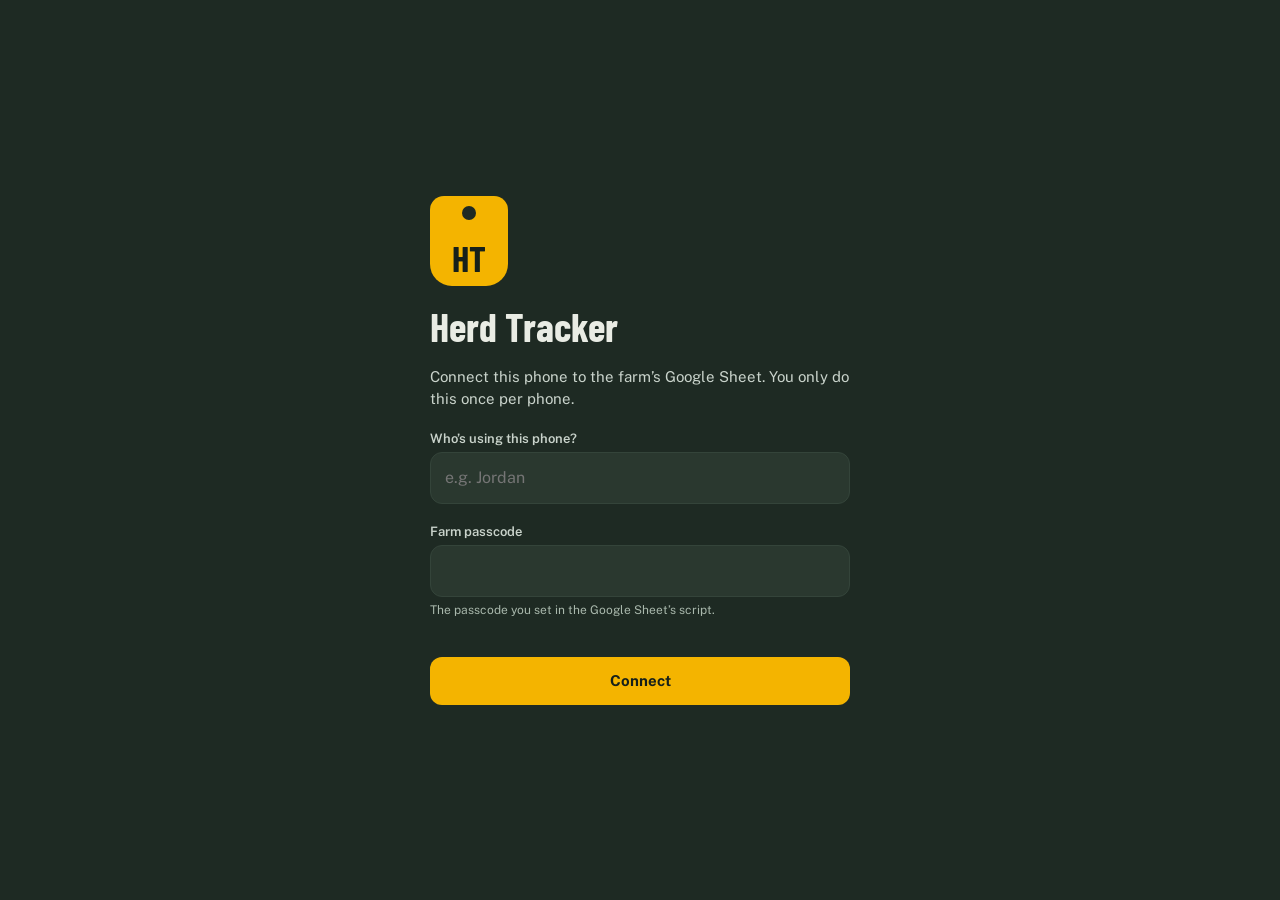
==== index.html @ 3c68f9ff "Add files via upload" ====
<!doctype html>
<html lang="en">
<head>
<meta charset="utf-8">
<meta name="viewport" content="width=device-width, initial-scale=1, viewport-fit=cover">
<meta name="theme-color" content="#1E2A23">
<meta name="mobile-web-app-capable" content="yes">
<meta name="apple-mobile-web-app-capable" content="yes">
<meta name="apple-mobile-web-app-status-bar-style" content="black-translucent">
<meta name="apple-mobile-web-app-title" content="Herd">
<title>Herd Tracker</title>
<link rel="manifest" href="manifest.webmanifest">
<link rel="icon" type="image/png" href="icons/icon-192.png">
<link rel="apple-touch-icon" href="icons/apple-touch-icon.png">
<link rel="preconnect" href="https://fonts.googleapis.com">
<link rel="preconnect" href="https://fonts.gstatic.com" crossorigin>
<link href="https://fonts.googleapis.com/css2?family=Barlow+Condensed:wght@600;700&family=Public+Sans:wght@400;500;600;700&display=swap" rel="stylesheet">
<link rel="stylesheet" href="app.css">
</head>
<body>
<div id="app"></div>
<div id="toast" role="status" aria-live="polite"></div>
<script src="config.js"></script>
<script src="app.js"></script>
</body>
</html>
---- app.css ----
/* Herd Tracker — design tokens
   Base:    Sage Mist  #E9ECE4  (dominant background)
   Surface: Pine       #1E2A23  (headers, nav, feature cards)
   Accent:  Ear-Tag Yellow #F4B400 (tags, "Ready", primary actions)
   Ink:     #16201A */
:root {
  --base: #E9ECE4;
  --card: #F6F7F2;
  --sunk: #DDE2D8;
  --surface: #1E2A23;
  --surface-2: #2A382F;
  --surface-3: #34443A;
  --photo: #2C3A31;
  --photo-icon: #7F9284;
  --accent: #F4B400;
  --accent-soft: #FFF4D1;
  --accent-line: #E0B43C;
  --accent-ink: #4A3A06;
  --ink: #16201A;
  --ink-2: #2B3A30;
  --label: #3D4A41;
  --muted: #56635A;
  --line: #D3D9CF;
  --field-line: #C5CDC1;
  --chip-line: #B9C2B5;
  --on-surface: #E9ECE4;
  --on-surface-2: #C9D3CB;
  --on-surface-muted: #A9B8AC;
  --herd-bg: #D5E5D6;
  --herd-ink: #1E4D2E;
  --tan-bg: #DCD6CA;
  --tan-ink: #4A4237;
  --dead: #2B302C;
  --half-bg: #C9D6CB;
  --danger: #9B2C1F;
  --display: 'Barlow Condensed', 'Arial Narrow', sans-serif;
  --body: 'Public Sans', system-ui, -apple-system, 'Segoe UI', Roboto, sans-serif;
  --safe-top: env(safe-area-inset-top, 0px);
  --safe-bottom: env(safe-area-inset-bottom, 0px);
  color-scheme: light;
}

* { box-sizing: border-box; }
[hidden] { display: none !important; }
html, body { margin: 0; background: var(--base); color: var(--ink); font-family: var(--body); -webkit-text-size-adjust: 100%; }
body { min-height: 100vh; overscroll-behavior-y: none; -webkit-tap-highlight-color: transparent; }
a { color: inherit; text-decoration: none; }
button, input, select, textarea { font: inherit; color: inherit; }
button { cursor: pointer; }
:focus-visible { outline: 3px solid var(--accent); outline-offset: 2px; }
.sr { position: absolute; width: 1px; height: 1px; overflow: hidden; clip: rect(0 0 0 0); white-space: nowrap; }

.screen { max-width: 560px; margin: 0 auto; min-height: 100vh; padding-bottom: calc(110px + var(--safe-bottom)); }

/* ---------- Header ---------- */
.hdr { background: var(--surface); color: var(--on-surface); padding: calc(16px + var(--safe-top)) 20px 20px; display: flex; flex-direction: column; gap: 16px; }
.hdr-row { display: flex; justify-content: space-between; align-items: flex-end; gap: 12px; }
.hdr-titles { display: flex; flex-direction: column; gap: 2px; min-width: 0; }
.eyebrow { font-size: 12px; font-weight: 600; letter-spacing: .12em; text-transform: uppercase; color: var(--on-surface-muted); }
.h1 { margin: 0; font-family: var(--display); font-weight: 700; font-size: 40px; line-height: 1; }
.hdr-side { display: flex; flex-direction: column; align-items: flex-end; gap: 8px; }
.sync-ind { display: flex; align-items: center; gap: 6px; font-size: 12px; font-weight: 500; color: var(--on-surface-muted); white-space: nowrap; }
.sync-ind svg { width: 16px; height: 16px; }
.icon-btn { width: 44px; height: 44px; border-radius: 50%; border: 0; background: var(--surface-2); color: var(--on-surface); display: inline-flex; align-items: center; justify-content: center; flex: none; }
.icon-btn svg { width: 22px; height: 22px; }

.form-hdr { background: var(--surface); color: var(--on-surface); padding: calc(12px + var(--safe-top)) 12px 12px; display: grid; grid-template-columns: 1fr auto 1fr; align-items: center; gap: 8px; position: sticky; top: 0; z-index: 5; }
.form-hdr .h2 { margin: 0; font-family: var(--display); font-weight: 700; font-size: 26px; line-height: 1; text-align: center; }
.form-hdr .left { justify-self: start; }
.form-hdr .right { justify-self: end; }
.link-btn { height: 44px; padding: 0 10px; border: 0; background: transparent; color: var(--on-surface-2); font-size: 15px; font-weight: 500; display: inline-flex; align-items: center; gap: 4px; }
.link-btn svg { width: 20px; height: 20px; }

/* ---------- Stats ---------- */
.stats { display: grid; grid-template-columns: repeat(4, minmax(0, 1fr)); gap: 8px; }
.stat { display: flex; flex-direction: column; align-items: flex-start; gap: 2px; padding: 10px; border-radius: 12px; background: var(--surface-2); border: 2px solid transparent; color: var(--on-surface); text-align: left; min-height: 64px; }
.stat b { font-family: var(--display); font-weight: 700; font-size: 28px; line-height: 1; }
.stat span { font-size: 11px; color: var(--on-surface-muted); }
.stat.ready b { color: var(--accent); }
.stat.on { border-color: var(--accent); }

.seg-dark { display: grid; grid-auto-flow: column; grid-auto-columns: minmax(0, 1fr); gap: 4px; padding: 4px; border-radius: 12px; background: var(--surface-2); }
.seg-dark button { height: 40px; border: 0; border-radius: 9px; background: transparent; color: var(--on-surface-2); font-size: 14px; font-weight: 500; }
.seg-dark button.on { background: var(--accent); color: var(--ink); font-weight: 700; }
.seg-light { display: grid; grid-auto-flow: column; grid-auto-columns: minmax(0, 1fr); gap: 4px; padding: 4px; border-radius: 12px; background: var(--sunk); }
.seg-light button { height: 40px; border: 0; border-radius: 9px; background: transparent; color: var(--ink-2); font-size: 14px; font-weight: 500; }
.seg-light button.on { background: var(--surface); color: var(--on-surface); font-weight: 700; }

/* ---------- Layout ---------- */
.content { padding: 16px; display: flex; flex-direction: column; gap: 12px; }
.list { display: flex; flex-direction: column; gap: 10px; }
.list-note { font-size: 12px; color: var(--muted); }
.section-title { margin: 8px 0 0; font-size: 12px; font-weight: 700; letter-spacing: .1em; text-transform: uppercase; color: var(--label); }

/* ---------- Search + chips ---------- */
.search { display: flex; align-items: center; gap: 10px; height: 48px; padding: 0 14px; background: var(--card); border: 1px solid var(--field-line); border-radius: 12px; color: var(--muted); }
.search svg { width: 20px; height: 20px; flex: none; }
.search input { border: 0; background: transparent; font-size: 16px; color: var(--ink); flex: 1; outline: none; min-width: 0; }
.chips { display: flex; gap: 8px; overflow-x: auto; scrollbar-width: none; margin: 0 -16px; padding: 0 16px; }
.chips::-webkit-scrollbar { display: none; }
.chip { flex: none; height: 40px; padding: 0 16px; border-radius: 999px; border: 1px solid var(--chip-line); background: transparent; color: var(--ink-2); font-size: 14px; font-weight: 500; }
.chip.on { border-color: var(--surface); background: var(--surface); color: var(--on-surface); font-weight: 600; }

/* ---------- Ear tag ---------- */
.tag { position: relative; display: inline-flex; align-items: flex-end; justify-content: center; flex: none; width: 40px; height: 46px; padding-bottom: 5px; background: var(--accent); border-radius: 8px 8px 13px 13px; font-family: var(--display); font-weight: 700; font-size: 18px; line-height: 1; color: var(--ink); }
.tag::before { content: ''; position: absolute; top: 5px; left: 50%; margin-left: -4px; width: 8px; height: 8px; border-radius: 50%; background: var(--surface); }
.tag.sm { width: 32px; height: 36px; padding-bottom: 4px; font-size: 15px; border-radius: 7px 7px 11px 11px; box-shadow: 0 0 0 2px var(--card); }
.tag.sm::before { top: 4px; width: 6px; height: 6px; margin-left: -3px; }
.tag.lg { width: 78px; height: 90px; padding-bottom: 10px; font-size: 36px; border-radius: 14px 14px 22px 22px; box-shadow: 0 0 0 3px var(--surface), 0 0 0 6px var(--base), 0 10px 20px rgba(22, 32, 26, .35); }
.tag.lg::before { top: 10px; width: 14px; height: 14px; margin-left: -7px; }
.tag.long { font-size: 13px; }
.tag.sm.long { font-size: 11px; }
.tag.lg.long { font-size: 26px; }
.tag.xlong { font-size: 10px; }
.tag.lg.xlong { font-size: 19px; }
.tag.notag { background: var(--sunk); color: var(--muted); border: 2px dashed #9FAA9B; }
.tag.notag::before { background: #9FAA9B; }

/* ---------- Photos ---------- */
.ph { position: relative; overflow: hidden; background: var(--photo); color: var(--photo-icon); display: flex; align-items: center; justify-content: center; }
.ph > svg { width: 22px; height: 22px; }
.ph img { position: absolute; inset: 0; width: 100%; height: 100%; object-fit: cover; }
.ph.has-img > svg, .ph.has-img > .ph-label { display: none; }
.thumb { position: relative; flex: none; width: 60px; height: 56px; }
.thumb .ph { position: absolute; left: 0; top: 0; width: 52px; height: 52px; border-radius: 12px; }
.thumb .tag { position: absolute; right: -4px; bottom: -6px; }

/* ---------- Rows & cards ---------- */
.row { display: flex; align-items: center; gap: 14px; padding: 12px; background: var(--card); border: 1px solid var(--line); border-radius: 14px; min-height: 76px; }
.row-main { display: flex; flex-direction: column; gap: 3px; flex: 1; min-width: 0; }
.row-title { font-weight: 600; font-size: 16px; overflow: hidden; text-overflow: ellipsis; white-space: nowrap; }
.row-sub { font-size: 13px; color: var(--muted); }
.card { background: var(--card); border: 1px solid var(--line); border-radius: 16px; padding: 16px; display: flex; flex-direction: column; gap: 12px; }
.card.dark { background: var(--surface); border-color: var(--surface); color: var(--on-surface); }
.card.dark .sec-title { color: var(--on-surface-muted); }
.card.dark .row-sub, .card.dark .muted { color: var(--on-surface-2); }
.card-head { display: flex; justify-content: space-between; align-items: center; gap: 8px; }
.sec-title { margin: 0; font-size: 12px; font-weight: 700; letter-spacing: .1em; text-transform: uppercase; color: var(--label); }
.kv { display: grid; grid-template-columns: repeat(2, minmax(0, 1fr)); gap: 14px 12px; }
.kv div { display: flex; flex-direction: column; gap: 2px; min-width: 0; }
.kv span { font-size: 12px; color: var(--muted); }
.kv b { font-size: 15px; font-weight: 600; overflow-wrap: anywhere; }
.mini-stats { display: grid; grid-template-columns: repeat(3, minmax(0, 1fr)); gap: 8px; }
.mini-stats div { display: flex; flex-direction: column; gap: 2px; padding: 10px; border-radius: 10px; background: var(--base); min-width: 0; }
.mini-stats b { font-family: var(--display); font-weight: 700; font-size: 24px; line-height: 1; white-space: nowrap; }
.mini-stats span { font-size: 11px; color: var(--muted); }
.big-num { font-family: var(--display); font-weight: 700; font-size: 32px; line-height: 1; }
.accent-text { color: var(--accent); }
.muted { color: var(--muted); }
.sub-list { display: flex; flex-direction: column; }
.sub-list a, .sub-list .li { display: flex; justify-content: space-between; align-items: center; gap: 12px; min-height: 44px; border-top: 1px solid var(--line); font-size: 15px; }
.sub-list .when { font-size: 13px; color: var(--muted); white-space: nowrap; }
.lineage { display: grid; grid-template-columns: repeat(2, minmax(0, 1fr)); gap: 8px; }
.lineage > a, .lineage > div { display: flex; flex-direction: column; gap: 4px; padding: 12px; border-radius: 12px; background: var(--base); min-width: 0; }
.lineage .lbl { font-size: 12px; color: var(--muted); }
.lineage .nm { font-size: 15px; font-weight: 600; }
.lineage .gp { font-size: 12px; color: var(--muted); }
.updated { font-size: 12px; color: var(--muted); text-align: center; padding: 4px 0; }

/* ---------- Pills ---------- */
.pill { display: inline-flex; align-items: center; font-size: 12px; font-weight: 600; padding: 5px 10px; border-radius: 999px; white-space: nowrap; }
.p-herd { background: var(--herd-bg); color: var(--herd-ink); }
.p-ready { background: var(--accent); color: var(--ink); font-weight: 700; }
.p-harv { background: var(--tan-bg); color: var(--tan-ink); }
.p-dead { background: var(--dead); color: var(--on-surface); }
.p-whole { background: var(--surface); color: var(--on-surface); font-weight: 700; }
.p-half { background: var(--half-bg); color: var(--surface); font-weight: 700; }
.p-quarter { border: 1px solid var(--surface); color: var(--surface); font-weight: 700; padding: 4px 9px; }
.p-lease { background: var(--surface); color: var(--accent); font-weight: 700; font-size: 11px; padding: 3px 8px; }
.p-burger { background: #F3D9C9; color: #5A2A12; font-weight: 700; }
.p-pork { background: #F2D7DD; color: #6A2236; }
.p-accent { background: var(--accent); color: var(--ink); font-weight: 700; }

/* ---------- Buttons ---------- */
.btn { min-height: 48px; padding: 0 18px; border-radius: 12px; border: 0; font-size: 15px; font-weight: 600; display: inline-flex; align-items: center; justify-content: center; gap: 8px; text-align: center; white-space: nowrap; flex-shrink: 0; }
.btn svg { width: 20px; height: 20px; flex: none; }
.btn-sm { min-height: 44px; font-size: 14px; padding: 0 14px; }
.btn-accent { background: var(--accent); color: var(--ink); font-weight: 700; }
.btn-dark { background: var(--surface); color: var(--on-surface); }
.btn-line { background: transparent; color: var(--surface); border: 1px solid var(--surface); }
.btn-danger { background: transparent; color: var(--danger); border: 1px solid var(--danger); }
.btn-pill { border-radius: 999px; }
.btn-block { width: 100%; }
.btn:disabled { opacity: .45; cursor: not-allowed; }
.btn-row { display: flex; gap: 8px; }
.btn-row > .btn { flex: 1; }
.sq-btn { flex: none; width: 44px; height: 44px; border-radius: 12px; border: 1px solid var(--field-line); background: transparent; color: var(--surface); display: inline-flex; align-items: center; justify-content: center; }
.sq-btn svg { width: 20px; height: 20px; }
.fab { position: fixed; z-index: 6; bottom: calc(100px + var(--safe-bottom)); right: max(16px, calc(50% - 264px)); min-height: 56px; padding: 0 20px; border-radius: 999px; border: 0; background: var(--accent); color: var(--ink); font-size: 15px; font-weight: 700; display: inline-flex; align-items: center; gap: 8px; box-shadow: 0 6px 16px rgba(22, 32, 26, .25); }
.fab svg { width: 20px; height: 20px; }

/* ---------- Status picker ---------- */
.status-grid { display: grid; grid-template-columns: repeat(2, minmax(0, 1fr)); gap: 8px; }
.status-grid button { min-height: 48px; border-radius: 12px; border: 1px solid var(--field-line); background: var(--card); color: var(--ink-2); font-size: 14px; font-weight: 500; display: inline-flex; align-items: center; justify-content: center; gap: 6px; }
.status-grid button svg { width: 16px; height: 16px; }
.status-grid button.on.s-herd { border: 2px solid var(--herd-ink); background: var(--herd-bg); color: var(--herd-ink); font-weight: 700; }
.status-grid button.on.s-ready { border: 2px solid var(--ink); background: var(--accent); color: var(--ink); font-weight: 700; }
.status-grid button.on.s-harv { border: 2px solid var(--tan-ink); background: var(--tan-bg); color: var(--tan-ink); font-weight: 700; }
.status-grid button.on.s-dead { border: 2px solid var(--dead); background: var(--dead); color: var(--on-surface); font-weight: 700; }

/* ---------- Progress / bars ---------- */
.progress { height: 8px; border-radius: 999px; background: var(--line); overflow: hidden; }
.progress > div { height: 100%; background: var(--surface); border-radius: 999px; }
.card.dark .progress { background: var(--surface-3); }
.card.dark .progress > div { background: var(--accent); }
.bar-row { display: flex; flex-direction: column; gap: 4px; }
.bar-row .bar-top { display: flex; justify-content: space-between; align-items: baseline; gap: 8px; }
.bar-row .bar-top span { font-size: 13px; color: var(--label); }
.bar-row .bar-top b { font-family: var(--display); font-weight: 700; font-size: 24px; line-height: 1; }
.bar { height: 14px; border-radius: 999px; background: var(--sunk); overflow: hidden; }
.bar > div { height: 100%; border-radius: 999px; }
.callout { display: flex; align-items: center; gap: 10px; padding: 12px; border-radius: 12px; background: var(--surface); color: var(--on-surface); font-size: 13px; line-height: 1.4; }
.callout svg { width: 20px; height: 20px; flex: none; color: var(--accent); }
.callout.ok svg { color: var(--herd-bg); }

/* ---------- Breeding / orders ---------- */
.b-card { gap: 12px; padding: 14px; }
.b-top { display: flex; align-items: center; gap: 12px; }
.b-days { display: flex; flex-direction: column; align-items: flex-end; flex: none; }
.b-days b { font-family: var(--display); font-weight: 700; font-size: 26px; line-height: 1; white-space: nowrap; }
.b-days span { font-size: 12px; color: var(--muted); white-space: nowrap; }
.b-days.over b { color: var(--danger); }
.order-top { display: flex; align-items: center; gap: 12px; }
.pos { flex: none; width: 34px; font-family: var(--display); font-weight: 700; font-size: 22px; color: var(--muted); }
.assigned-line { display: flex; align-items: center; gap: 8px; font-size: 13px; color: var(--ink-2); }

/* ---------- Market ---------- */
.yard { padding: 0; gap: 0; }
.yard > summary { list-style: none; cursor: pointer; }
.yard > summary::-webkit-details-marker, .older > summary::-webkit-details-marker { display: none; }
.yard-head { display: flex; align-items: center; gap: 10px; padding: 14px 14px 14px 16px; min-height: 64px; }
.yard-head .row-title { white-space: normal; }
.yard-chev { display: inline-flex; color: var(--muted); transition: transform .15s; }
.yard-chev svg, .older summary svg { width: 20px; height: 20px; }
.yard[open] .yard-chev { transform: rotate(180deg); }
.yard-body { padding: 0 16px 16px; display: flex; flex-direction: column; gap: 10px; border-top: 1px solid var(--line); }
.pr-sec { margin-top: 12px; }
.price-list { display: flex; flex-direction: column; }
.pr { display: flex; justify-content: space-between; align-items: baseline; gap: 12px; padding: 9px 0; border-bottom: 1px solid var(--line); min-height: 40px; }
.pr:last-child { border-bottom: 0; }
.pr-name { font-size: 14px; color: var(--ink-2); min-width: 0; }
.pr-val { display: flex; align-items: baseline; gap: 4px; flex: none; white-space: nowrap; }
.pr-val b { font-family: var(--display); font-weight: 700; font-size: 20px; line-height: 1; color: var(--ink); }
.pr-val small { font-size: 11px; color: var(--muted); }
.chg { margin-left: 6px; font-size: 12px; font-weight: 700; }
.chg.up { color: var(--herd-ink); }
.chg.down { color: var(--danger); }
.market-note { margin: 4px 0 0; font-size: 13px; line-height: 1.5; color: var(--ink-2); background: var(--base); border-radius: 10px; padding: 10px 12px; }
.older { border-top: 1px solid var(--line); }
.older > summary { list-style: none; cursor: pointer; min-height: 44px; display: flex; align-items: center; justify-content: space-between; font-size: 14px; font-weight: 600; color: var(--ink-2); }
.older[open] > summary svg { transform: rotate(180deg); }
.src { display: inline-flex; align-items: center; gap: 6px; font-size: 12px; color: var(--muted); text-decoration: underline; min-height: 32px; }
.src svg { width: 14px; height: 14px; }

/* ---------- Banner ---------- */
.banner { margin: 16px 16px 0; padding: 12px 14px; border-radius: 12px; background: var(--accent-soft); border: 1px solid var(--accent-line); display: flex; align-items: center; gap: 12px; color: var(--accent-ink); font-size: 13px; line-height: 1.4; }
.banner svg { width: 22px; height: 22px; flex: none; }
.banner .btn { margin-left: auto; min-height: 36px; padding: 0 12px; font-size: 13px; background: var(--accent-ink); color: var(--accent-soft); }
.banner.err { background: #F6E3DF; border-color: #D9A49A; color: #5C1D13; }
.banner.err .btn { background: #5C1D13; color: #F6E3DF; }

/* ---------- Forms ---------- */
.form { padding: 20px 16px; display: flex; flex-direction: column; gap: 18px; }
.field { display: flex; flex-direction: column; gap: 6px; min-width: 0; }
.lbl { font-size: 13px; font-weight: 600; color: var(--label); }
.inp { width: 100%; min-height: 52px; padding: 0 14px; border-radius: 12px; border: 1px solid var(--field-line); background: var(--card); font-size: 16px; color: var(--ink); -webkit-appearance: none; appearance: none; }
select.inp { background-image: url("data:image/svg+xml,%3Csvg xmlns='http://www.w3.org/2000/svg' width='20' height='20' viewBox='0 0 24 24' fill='none' stroke='%2356635A' stroke-width='2' stroke-linecap='round' stroke-linejoin='round'%3E%3Cpath d='M6 9l6 6 6-6'/%3E%3C/svg%3E"); background-repeat: no-repeat; background-position: right 14px center; padding-right: 42px; }
input[type="date"].inp { display: flex; align-items: center; }
textarea.inp { padding: 12px 14px; min-height: 88px; resize: vertical; line-height: 1.4; }
.inp.tag-inp { border: 2px solid var(--accent); background: #FFF8E1; font-family: var(--display); font-weight: 700; font-size: 26px; }
.inp:focus { outline: none; border-color: var(--surface); box-shadow: 0 0 0 3px rgba(244, 180, 0, .45); }
.card .inp { background: var(--base); }
.hint { font-size: 12px; color: var(--muted); }
.warn { font-size: 13px; color: var(--accent-ink); background: var(--accent-soft); border: 1px solid var(--accent-line); border-radius: 10px; padding: 10px 12px; }
.form-err { font-size: 14px; font-weight: 600; color: var(--danger); }
.grid-2 { display: grid; grid-template-columns: repeat(2, minmax(0, 1fr)); gap: 12px; }
fieldset { border: 0; margin: 0; padding: 0; min-width: 0; }
legend { padding: 0 0 6px; }
.opts { display: grid; grid-auto-flow: column; grid-auto-columns: minmax(0, 1fr); gap: 6px; }
.opts.wrap { grid-auto-flow: row; grid-template-columns: repeat(2, minmax(0, 1fr)); }
.opts.four { grid-auto-flow: row; grid-template-columns: repeat(2, minmax(0, 1fr)); }
.opt { position: relative; display: block; }
.opt input { position: absolute; opacity: 0; width: 1px; height: 1px; }
.opt span { min-height: 48px; padding: 4px 6px; border-radius: 12px; border: 1px solid var(--field-line); background: var(--card); color: var(--ink-2); font-size: 14px; font-weight: 500; display: flex; align-items: center; justify-content: center; text-align: center; cursor: pointer; }
.card .opt span { background: var(--base); }
.opt input:checked + span { border: 2px solid var(--surface); background: var(--surface); color: var(--on-surface); font-weight: 700; }
.opt input:focus-visible + span { outline: 3px solid var(--accent); outline-offset: 2px; }
.stepper { display: flex; align-items: center; gap: 4px; }
.stepper input { width: 56px; text-align: center; font-family: var(--display); font-weight: 700; font-size: 26px; border: 0; background: transparent; }
.stepper button { width: 44px; height: 44px; border-radius: 12px; border: 1px solid var(--field-line); background: var(--base); color: var(--surface); font-size: 22px; font-weight: 600; }
.photo-pick { position: relative; height: 180px; border-radius: 16px; border: 2px dashed #9FAA9B; background: var(--card); display: flex; flex-direction: column; align-items: center; justify-content: center; gap: 12px; color: var(--muted); overflow: hidden; }
.photo-pick > svg { width: 34px; height: 34px; }
.photo-pick.has-img { border-style: solid; border-color: var(--surface); }
.photo-pick img { position: absolute; inset: 0; width: 100%; height: 100%; object-fit: cover; }
.photo-pick .btn { position: relative; z-index: 1; }
.file-btn input { position: absolute; opacity: 0; width: 1px; height: 1px; }
.info { display: flex; align-items: center; gap: 10px; padding: 12px 14px; border-radius: 12px; background: var(--sunk); color: var(--ink-2); font-size: 13px; }
.info svg { width: 18px; height: 18px; flex: none; }

/* ---------- Profile hero ---------- */
.hero { position: relative; height: 300px; }
.hero .ph { position: absolute; inset: 0; flex-direction: column; gap: 8px; color: #8FA193; }
.hero .ph > svg { width: 40px; height: 40px; }
.ph-label { font-size: 13px; font-weight: 500; }
.hero-btns { position: absolute; top: calc(12px + var(--safe-top)); left: 16px; right: 16px; display: flex; justify-content: space-between; }
.hero-btns .icon-btn, .hero-btns .btn { background: rgba(30, 42, 35, .88); color: var(--on-surface); }
.hero-photo-btn { position: absolute; right: 16px; bottom: 56px; }
.hero-photo-btn .btn { background: rgba(30, 42, 35, .88); color: var(--on-surface); }
.hero-id { position: relative; padding: 0 20px; display: flex; align-items: flex-start; gap: 16px; margin-top: -46px; }
.hero-id .names { display: flex; flex-direction: column; gap: 4px; padding-top: 58px; min-width: 0; }
.hero-id h1 { margin: 0; font-family: var(--display); font-weight: 700; font-size: 40px; line-height: 1; overflow-wrap: anywhere; }
/* Name: pine letters with a yellow outline and a soft drop shadow so it stands off the background */
.animal-name { color: var(--surface); text-shadow: -2px -2px 0 var(--accent), 2px -2px 0 var(--accent), -2px 2px 0 var(--accent), 2px 2px 0 var(--accent), 0 -2px 0 var(--accent), 0 2px 0 var(--accent), -2px 0 0 var(--accent), 2px 0 0 var(--accent), 0 6px 12px rgba(22, 32, 26, .35); letter-spacing: .01em; }
.hero-id .meta { font-size: 14px; color: var(--muted); }

/* ---------- Nav ---------- */
.nav { position: fixed; z-index: 10; left: 50%; transform: translateX(-50%); bottom: 0; width: 100%; max-width: 560px; background: var(--surface); display: grid; grid-template-columns: repeat(6, minmax(0, 1fr)); padding: 8px 2px calc(10px + var(--safe-bottom)); }
.nav a { min-height: 56px; display: flex; flex-direction: column; align-items: center; justify-content: center; gap: 4px; color: var(--on-surface-muted); font-size: 10.5px; font-weight: 600; min-width: 0; }
.nav a svg { width: 24px; height: 24px; }
.nav a.on { color: var(--accent); }

/* ---------- Empty, setup, toast ---------- */
.empty { text-align: center; padding: 28px 16px; display: flex; flex-direction: column; align-items: center; gap: 12px; color: var(--muted); font-size: 14px; line-height: 1.5; }
.empty b { color: var(--ink); font-size: 16px; }
.setup { min-height: 100vh; background: var(--surface); color: var(--on-surface); display: flex; flex-direction: column; justify-content: center; padding: calc(24px + var(--safe-top)) 24px calc(24px + var(--safe-bottom)); }
.setup-inner { max-width: 420px; width: 100%; margin: 0 auto; display: flex; flex-direction: column; gap: 20px; }
.setup .lbl { color: var(--on-surface-2); }
.setup .inp { background: var(--surface-2); border-color: var(--surface-3); color: var(--on-surface); }
.setup .hint { color: var(--on-surface-muted); }
.setup .form-err { color: #F2B8AC; }
.setup .tag.lg { box-shadow: none; }
.setup p { margin: 0; color: var(--on-surface-2); font-size: 15px; line-height: 1.5; }
#toast { position: fixed; z-index: 30; left: 50%; bottom: calc(170px + var(--safe-bottom)); transform: translate(-50%, 12px); max-width: min(92vw, 420px); padding: 12px 16px; border-radius: 12px; background: var(--ink); color: var(--on-surface); font-size: 14px; font-weight: 500; box-shadow: 0 8px 24px rgba(0, 0, 0, .25); opacity: 0; pointer-events: none; transition: opacity .2s, transform .2s; text-align: center; }
#toast.show { opacity: 1; transform: translate(-50%, 0); }
@media (prefers-reduced-motion: reduce) { #toast { transition: none; } }

/* ---------- v1.2 additions ---------- */
.link-inline { border: 0; background: none; padding: 0 2px; font: inherit; font-size: 14px; font-weight: 600; color: var(--surface); text-decoration: underline; cursor: pointer; min-height: 32px; }
.card.dark .link-inline { color: var(--accent); }
.dose-last { display: flex; align-items: baseline; gap: 10px; flex-wrap: wrap; }
.dose-last b { font-family: var(--display); font-weight: 700; font-size: 26px; line-height: 1; }
.dose-last span { font-size: 14px; color: var(--muted); }
.gallery { display: grid; grid-template-columns: repeat(3, minmax(0, 1fr)); gap: 8px; }
.g-item, .g-add { position: relative; aspect-ratio: 1 / 1; border-radius: 12px; overflow: hidden; display: block; }
.g-item .ph { position: absolute; inset: 0; }
.g-age { position: absolute; left: 6px; bottom: 6px; max-width: calc(100% - 12px); padding: 3px 7px; border-radius: 999px; background: rgba(30, 42, 35, .9); color: var(--on-surface); font-size: 11px; font-weight: 700; white-space: nowrap; overflow: hidden; text-overflow: ellipsis; }
.g-main { position: absolute; top: 6px; right: 6px; width: 26px; height: 26px; border-radius: 50%; background: var(--accent); color: var(--ink); display: flex; align-items: center; justify-content: center; }
.g-main svg { width: 15px; height: 15px; }
.g-add { border: 2px dashed #9FAA9B; background: var(--base); color: var(--muted); display: flex; flex-direction: column; align-items: center; justify-content: center; gap: 4px; font-size: 13px; font-weight: 600; cursor: pointer; }
.g-add svg { width: 24px; height: 24px; }
.photo-full { position: relative; background: var(--photo); }
.photo-full .ph { position: relative; width: 100%; aspect-ratio: 4 / 3; }
.photo-full .ph img { object-fit: contain; background: #111; }
.date-row { display: flex; gap: 8px; align-items: stretch; }
.date-row .inp { flex: 1; min-width: 0; }
.date-row .btn { min-height: 52px; }
.money-inp { position: relative; display: block; }
.money-inp > span { position: absolute; left: 14px; top: 50%; transform: translateY(-50%); color: var(--muted); font-weight: 600; pointer-events: none; }
.money-inp .inp { padding-left: 28px; }
.money-inp.pct > span { left: auto; right: 14px; }
.money-inp.pct .inp { padding-left: 14px; padding-right: 30px; }
.pay-step { margin: 6px 0 0; display: flex; align-items: center; gap: 8px; font-size: 15px; font-weight: 700; color: var(--ink); }
.pay-step span { width: 24px; height: 24px; border-radius: 50%; background: var(--surface); color: var(--accent); display: inline-flex; align-items: center; justify-content: center; font-size: 13px; }
.pay-line { display: flex; flex-wrap: wrap; gap: 6px 14px; }
.pay { display: inline-flex; align-items: center; gap: 4px; font-size: 13px; color: var(--ink-2); }
.pay svg { width: 14px; height: 14px; }
.pay.ok { color: var(--herd-ink); font-weight: 600; }
.pay.due { color: var(--accent-ink); font-weight: 600; }
.assigned-line .link-inline { margin-left: auto; font-size: 13px; }
.sort-row { display: grid; grid-template-columns: repeat(2, minmax(0, 1fr)); gap: 10px; }
.sort-ctl { display: flex; align-items: flex-end; gap: 6px; min-width: 0; }
.sort-ctl .field { flex: 1; min-width: 0; }
.sort-ctl .inp { min-height: 44px; font-size: 14px; padding-left: 10px; }
.dir-btn { width: auto; min-width: 48px; padding: 0 8px; font-size: 12px; font-weight: 700; background: var(--card); }
.cust-row { min-height: 64px; }
.cust-row .row-title { white-space: normal; }
.prod-tags { display: flex; flex-direction: column; gap: 4px; align-items: flex-end; }
.cust-name { color: var(--ink); font-size: 34px; }
.compare { display: grid; grid-template-columns: repeat(2, minmax(0, 1fr)); gap: 8px; }
.cmp-col { display: flex; flex-direction: column; gap: 4px; padding: 12px; border-radius: 12px; background: var(--base); min-width: 0; }
.cmp-col b { font-family: var(--display); font-weight: 700; font-size: 30px; line-height: 1; }
.cmp-col .hint { line-height: 1.45; }
.status-grid button { padding: 0 6px; text-align: center; }

.seg-light button { white-space: nowrap; font-size: 13px; padding: 0 4px; }
@media (max-width: 380px) { .seg-light button { font-size: 12px; } }
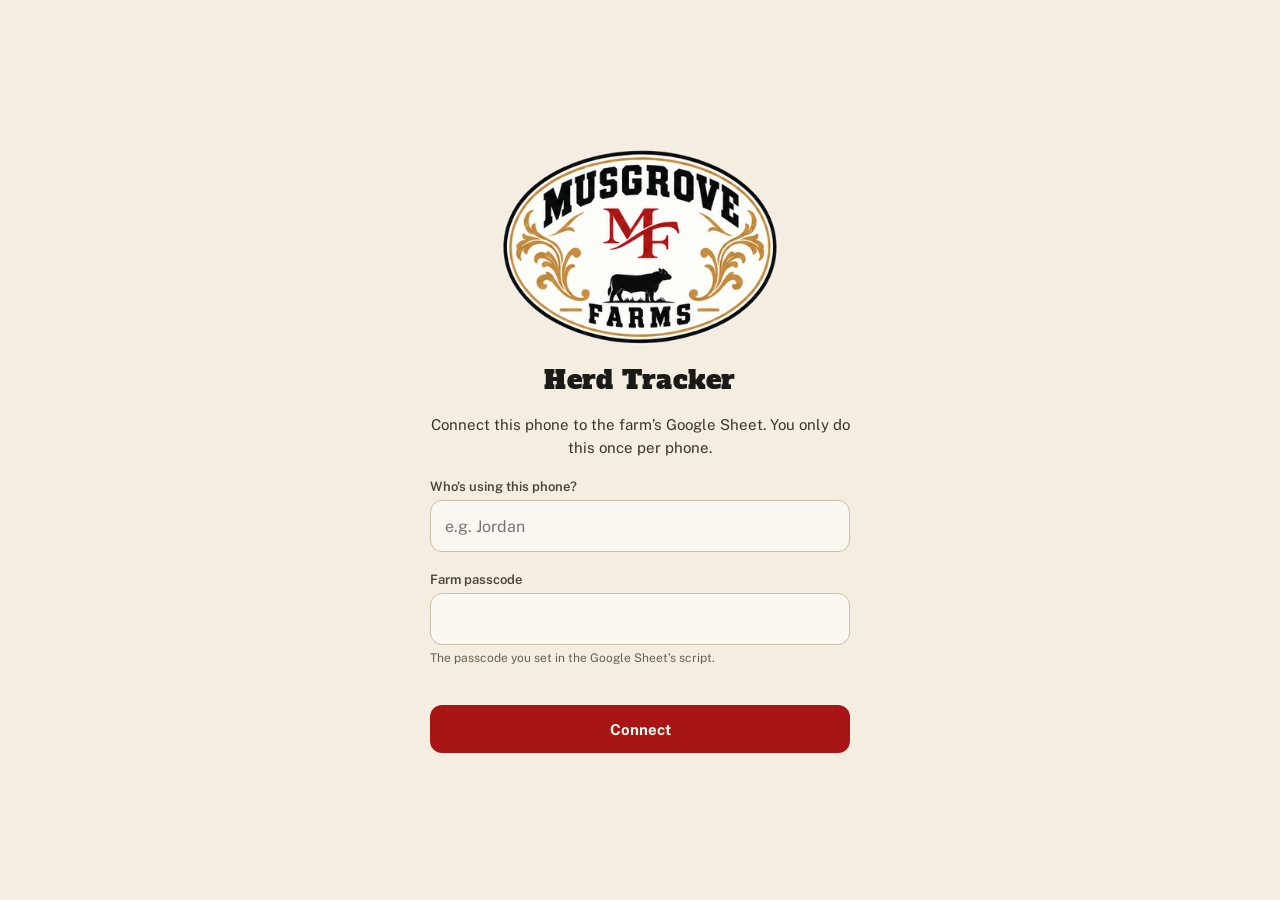
==== commit 2552b7cc: "Add files via upload" ====
--- a/index.html
+++ b/index.html
@@ -3,18 +3,21 @@
 <head>
 <meta charset="utf-8">
 <meta name="viewport" content="width=device-width, initial-scale=1, viewport-fit=cover">
-<meta name="theme-color" content="#1E2A23">
+<meta name="theme-color" content="#262422">
+<meta name="robots" content="noindex, nofollow, noarchive, nosnippet, noimageindex, noai, noimageai">
+<meta name="googlebot" content="noindex, nofollow">
+<meta name="referrer" content="no-referrer">
 <meta name="mobile-web-app-capable" content="yes">
 <meta name="apple-mobile-web-app-capable" content="yes">
 <meta name="apple-mobile-web-app-status-bar-style" content="black-translucent">
-<meta name="apple-mobile-web-app-title" content="Herd">
-<title>Herd Tracker</title>
+<meta name="apple-mobile-web-app-title" content="Musgrove">
+<title>Musgrove Farms</title>
 <link rel="manifest" href="manifest.webmanifest">
-<link rel="icon" type="image/png" href="icons/icon-192.png">
+<link rel="icon" type="image/png" href="icons/favicon-64.png">
 <link rel="apple-touch-icon" href="icons/apple-touch-icon.png">
 <link rel="preconnect" href="https://fonts.googleapis.com">
 <link rel="preconnect" href="https://fonts.gstatic.com" crossorigin>
-<link href="https://fonts.googleapis.com/css2?family=Barlow+Condensed:wght@600;700&family=Public+Sans:wght@400;500;600;700&display=swap" rel="stylesheet">
+<link href="https://fonts.googleapis.com/css2?family=Alfa+Slab+One&family=Cinzel:wght@600;700&family=Barlow+Condensed:wght@600;700&family=Public+Sans:wght@400;500;600;700&display=swap" rel="stylesheet">
 <link rel="stylesheet" href="app.css">
 </head>
 <body>
--- a/app.css
+++ b/app.css
@@ -1,39 +1,45 @@
-/* Herd Tracker — design tokens
-   Base:    Sage Mist  #E9ECE4  (dominant background)
-   Surface: Pine       #1E2A23  (headers, nav, feature cards)
-   Accent:  Ear-Tag Yellow #F4B400 (tags, "Ready", primary actions)
-   Ink:     #16201A */
+/* Musgrove Farms — design tokens (from the brand sheet)
+   Base:    Parchment   #F4EEE2  (dominant background)
+   Surface: Barn Black  #262422  (headers, nav, feature cards)
+   Accent:  Barn Red    #A71614  (primary actions — the one high-contrast accent)
+   Detail:  Harness Gold #C48C3F (ear tags, selected states, rules)
+   Ink:     #1C1A17 */
 :root {
-  --base: #E9ECE4;
-  --card: #F6F7F2;
-  --sunk: #DDE2D8;
-  --surface: #1E2A23;
-  --surface-2: #2A382F;
-  --surface-3: #34443A;
-  --photo: #2C3A31;
-  --photo-icon: #7F9284;
-  --accent: #F4B400;
-  --accent-soft: #FFF4D1;
-  --accent-line: #E0B43C;
-  --accent-ink: #4A3A06;
-  --ink: #16201A;
-  --ink-2: #2B3A30;
-  --label: #3D4A41;
-  --muted: #56635A;
-  --line: #D3D9CF;
-  --field-line: #C5CDC1;
-  --chip-line: #B9C2B5;
-  --on-surface: #E9ECE4;
-  --on-surface-2: #C9D3CB;
-  --on-surface-muted: #A9B8AC;
-  --herd-bg: #D5E5D6;
-  --herd-ink: #1E4D2E;
-  --tan-bg: #DCD6CA;
-  --tan-ink: #4A4237;
-  --dead: #2B302C;
-  --half-bg: #C9D6CB;
-  --danger: #9B2C1F;
+  --base: #F4EEE2;
+  --card: #FBF8F1;
+  --sunk: #E9E1D1;
+  --surface: #262422;
+  --surface-2: #322E2A;
+  --surface-3: #3F3A34;
+  --photo: #36322D;
+  --photo-icon: #988D7D;
+  --red: #A71614;
+  --red-dark: #861210;
+  --on-red: #FBF8F1;
+  --accent: #C48C3F;
+  --accent-soft: #F6EAD3;
+  --accent-line: #D2AE72;
+  --accent-ink: #573C12;
+  --ink: #1C1A17;
+  --ink-2: #3A342D;
+  --label: #4D4439;
+  --muted: #6A5F51;
+  --line: #DDD3C0;
+  --field-line: #CDBFA6;
+  --chip-line: #C2B396;
+  --on-surface: #F4EEE2;
+  --on-surface-2: #DCD2C1;
+  --on-surface-muted: #B6AA94;
+  --herd-bg: #E1E4CF;
+  --herd-ink: #3D5020;
+  --tan-bg: #E7DBC5;
+  --tan-ink: #5A4A33;
+  --dead: #2E2A26;
+  --half-bg: #E6D5B5;
+  --danger: #8E1E16;
   --display: 'Barlow Condensed', 'Arial Narrow', sans-serif;
+  --head: 'Alfa Slab One', 'Rockwell', 'Georgia', serif;
+  --caps: 'Cinzel', 'Trajan Pro', 'Georgia', serif;
   --body: 'Public Sans', system-ui, -apple-system, 'Segoe UI', Roboto, sans-serif;
   --safe-top: env(safe-area-inset-top, 0px);
   --safe-bottom: env(safe-area-inset-bottom, 0px);
@@ -106,15 +112,15 @@
 .tag::before { content: ''; position: absolute; top: 5px; left: 50%; margin-left: -4px; width: 8px; height: 8px; border-radius: 50%; background: var(--surface); }
 .tag.sm { width: 32px; height: 36px; padding-bottom: 4px; font-size: 15px; border-radius: 7px 7px 11px 11px; box-shadow: 0 0 0 2px var(--card); }
 .tag.sm::before { top: 4px; width: 6px; height: 6px; margin-left: -3px; }
-.tag.lg { width: 78px; height: 90px; padding-bottom: 10px; font-size: 36px; border-radius: 14px 14px 22px 22px; box-shadow: 0 0 0 3px var(--surface), 0 0 0 6px var(--base), 0 10px 20px rgba(22, 32, 26, .35); }
+.tag.lg { width: 78px; height: 90px; padding-bottom: 10px; font-size: 36px; border-radius: 14px 14px 22px 22px; box-shadow: 0 0 0 3px var(--surface), 0 0 0 6px var(--base), 0 10px 20px rgba(28, 26, 23, .35); }
 .tag.lg::before { top: 10px; width: 14px; height: 14px; margin-left: -7px; }
 .tag.long { font-size: 13px; }
 .tag.sm.long { font-size: 11px; }
 .tag.lg.long { font-size: 26px; }
 .tag.xlong { font-size: 10px; }
 .tag.lg.xlong { font-size: 19px; }
-.tag.notag { background: var(--sunk); color: var(--muted); border: 2px dashed #9FAA9B; }
-.tag.notag::before { background: #9FAA9B; }
+.tag.notag { background: var(--sunk); color: var(--muted); border: 2px dashed #B8A88A; }
+.tag.notag::before { background: #B8A88A; }
 
 /* ---------- Photos ---------- */
 .ph { position: relative; overflow: hidden; background: var(--photo); color: var(--photo-icon); display: flex; align-items: center; justify-content: center; }
@@ -167,8 +173,8 @@
 .p-half { background: var(--half-bg); color: var(--surface); font-weight: 700; }
 .p-quarter { border: 1px solid var(--surface); color: var(--surface); font-weight: 700; padding: 4px 9px; }
 .p-lease { background: var(--surface); color: var(--accent); font-weight: 700; font-size: 11px; padding: 3px 8px; }
-.p-burger { background: #F3D9C9; color: #5A2A12; font-weight: 700; }
-.p-pork { background: #F2D7DD; color: #6A2236; }
+.p-burger { background: #F1D5C8; color: #5E1F10; font-weight: 700; }
+.p-pork { background: #EED4D0; color: #6B1F1A; }
 .p-accent { background: var(--accent); color: var(--ink); font-weight: 700; }
 
 /* ---------- Buttons ---------- */
@@ -186,7 +192,7 @@
 .btn-row > .btn { flex: 1; }
 .sq-btn { flex: none; width: 44px; height: 44px; border-radius: 12px; border: 1px solid var(--field-line); background: transparent; color: var(--surface); display: inline-flex; align-items: center; justify-content: center; }
 .sq-btn svg { width: 20px; height: 20px; }
-.fab { position: fixed; z-index: 6; bottom: calc(100px + var(--safe-bottom)); right: max(16px, calc(50% - 264px)); min-height: 56px; padding: 0 20px; border-radius: 999px; border: 0; background: var(--accent); color: var(--ink); font-size: 15px; font-weight: 700; display: inline-flex; align-items: center; gap: 8px; box-shadow: 0 6px 16px rgba(22, 32, 26, .25); }
+.fab { position: fixed; z-index: 6; bottom: calc(100px + var(--safe-bottom)); right: max(16px, calc(50% - 264px)); min-height: 56px; padding: 0 20px; border-radius: 999px; border: 0; background: var(--accent); color: var(--ink); font-size: 15px; font-weight: 700; display: inline-flex; align-items: center; gap: 8px; box-shadow: 0 6px 16px rgba(28, 26, 23, .25); }
 .fab svg { width: 20px; height: 20px; }
 
 /* ---------- Status picker ---------- */
@@ -256,8 +262,8 @@
 .banner { margin: 16px 16px 0; padding: 12px 14px; border-radius: 12px; background: var(--accent-soft); border: 1px solid var(--accent-line); display: flex; align-items: center; gap: 12px; color: var(--accent-ink); font-size: 13px; line-height: 1.4; }
 .banner svg { width: 22px; height: 22px; flex: none; }
 .banner .btn { margin-left: auto; min-height: 36px; padding: 0 12px; font-size: 13px; background: var(--accent-ink); color: var(--accent-soft); }
-.banner.err { background: #F6E3DF; border-color: #D9A49A; color: #5C1D13; }
-.banner.err .btn { background: #5C1D13; color: #F6E3DF; }
+.banner.err { background: #F4DDD7; border-color: #D39B90; color: #5E1610; }
+.banner.err .btn { background: #5E1610; color: #F4DDD7; }
 
 /* ---------- Forms ---------- */
 .form { padding: 20px 16px; display: flex; flex-direction: column; gap: 18px; }
@@ -267,8 +273,8 @@
 select.inp { background-image: url("data:image/svg+xml,%3Csvg xmlns='http://www.w3.org/2000/svg' width='20' height='20' viewBox='0 0 24 24' fill='none' stroke='%2356635A' stroke-width='2' stroke-linecap='round' stroke-linejoin='round'%3E%3Cpath d='M6 9l6 6 6-6'/%3E%3C/svg%3E"); background-repeat: no-repeat; background-position: right 14px center; padding-right: 42px; }
 input[type="date"].inp { display: flex; align-items: center; }
 textarea.inp { padding: 12px 14px; min-height: 88px; resize: vertical; line-height: 1.4; }
-.inp.tag-inp { border: 2px solid var(--accent); background: #FFF8E1; font-family: var(--display); font-weight: 700; font-size: 26px; }
-.inp:focus { outline: none; border-color: var(--surface); box-shadow: 0 0 0 3px rgba(244, 180, 0, .45); }
+.inp.tag-inp { border: 2px solid var(--accent); background: #FBF1DE; font-family: var(--display); font-weight: 700; font-size: 26px; }
+.inp:focus { outline: none; border-color: var(--surface); box-shadow: 0 0 0 3px rgba(196, 140, 63, .55); }
 .card .inp { background: var(--base); }
 .hint { font-size: 12px; color: var(--muted); }
 .warn { font-size: 13px; color: var(--accent-ink); background: var(--accent-soft); border: 1px solid var(--accent-line); border-radius: 10px; padding: 10px 12px; }
@@ -288,7 +294,7 @@
 .stepper { display: flex; align-items: center; gap: 4px; }
 .stepper input { width: 56px; text-align: center; font-family: var(--display); font-weight: 700; font-size: 26px; border: 0; background: transparent; }
 .stepper button { width: 44px; height: 44px; border-radius: 12px; border: 1px solid var(--field-line); background: var(--base); color: var(--surface); font-size: 22px; font-weight: 600; }
-.photo-pick { position: relative; height: 180px; border-radius: 16px; border: 2px dashed #9FAA9B; background: var(--card); display: flex; flex-direction: column; align-items: center; justify-content: center; gap: 12px; color: var(--muted); overflow: hidden; }
+.photo-pick { position: relative; height: 180px; border-radius: 16px; border: 2px dashed #B8A88A; background: var(--card); display: flex; flex-direction: column; align-items: center; justify-content: center; gap: 12px; color: var(--muted); overflow: hidden; }
 .photo-pick > svg { width: 34px; height: 34px; }
 .photo-pick.has-img { border-style: solid; border-color: var(--surface); }
 .photo-pick img { position: absolute; inset: 0; width: 100%; height: 100%; object-fit: cover; }
@@ -299,18 +305,20 @@
 
 /* ---------- Profile hero ---------- */
 .hero { position: relative; height: 300px; }
-.hero .ph { position: absolute; inset: 0; flex-direction: column; gap: 8px; color: #8FA193; }
+.hero .ph { position: absolute; inset: 0; flex-direction: column; gap: 8px; color: #A39886; }
 .hero .ph > svg { width: 40px; height: 40px; }
 .ph-label { font-size: 13px; font-weight: 500; }
 .hero-btns { position: absolute; top: calc(12px + var(--safe-top)); left: 16px; right: 16px; display: flex; justify-content: space-between; }
-.hero-btns .icon-btn, .hero-btns .btn { background: rgba(30, 42, 35, .88); color: var(--on-surface); }
+.hero-btns .icon-btn, .hero-btns .btn { background: rgba(38, 36, 34, .88); color: var(--on-surface); }
 .hero-photo-btn { position: absolute; right: 16px; bottom: 56px; }
-.hero-photo-btn .btn { background: rgba(30, 42, 35, .88); color: var(--on-surface); }
+.hero-photo-btn .btn { background: rgba(38, 36, 34, .88); color: var(--on-surface); }
 .hero-id { position: relative; padding: 0 20px; display: flex; align-items: flex-start; gap: 16px; margin-top: -46px; }
 .hero-id .names { display: flex; flex-direction: column; gap: 4px; padding-top: 58px; min-width: 0; }
 .hero-id h1 { margin: 0; font-family: var(--display); font-weight: 700; font-size: 40px; line-height: 1; overflow-wrap: anywhere; }
 /* Name: pine letters with a yellow outline and a soft drop shadow so it stands off the background */
-.animal-name { color: var(--surface); text-shadow: -2px -2px 0 var(--accent), 2px -2px 0 var(--accent), -2px 2px 0 var(--accent), 2px 2px 0 var(--accent), 0 -2px 0 var(--accent), 0 2px 0 var(--accent), -2px 0 0 var(--accent), 2px 0 0 var(--accent), 0 6px 12px rgba(22, 32, 26, .35); letter-spacing: .01em; }
+.hero-id h1.animal-name { font-family: 'Alfa Slab One', 'Rockwell', 'Georgia', serif; font-weight: 400; font-size: 36px; line-height: 1.05; color: var(--surface); letter-spacing: .01em;
+  text-shadow: -2px -2px 0 #fff, 2px -2px 0 #fff, -2px 2px 0 #fff, 2px 2px 0 #fff, 0 -2px 0 #fff, 0 2px 0 #fff, -2px 0 0 #fff, 2px 0 0 #fff,
+    -1px -2px 0 #fff, 1px -2px 0 #fff, -1px 2px 0 #fff, 1px 2px 0 #fff, 0 6px 14px rgba(28, 26, 23, .45); }
 .hero-id .meta { font-size: 14px; color: var(--muted); }
 
 /* ---------- Nav ---------- */
@@ -327,7 +335,7 @@
 .setup .lbl { color: var(--on-surface-2); }
 .setup .inp { background: var(--surface-2); border-color: var(--surface-3); color: var(--on-surface); }
 .setup .hint { color: var(--on-surface-muted); }
-.setup .form-err { color: #F2B8AC; }
+.setup .form-err { color: #F0B2A6; }
 .setup .tag.lg { box-shadow: none; }
 .setup p { margin: 0; color: var(--on-surface-2); font-size: 15px; line-height: 1.5; }
 #toast { position: fixed; z-index: 30; left: 50%; bottom: calc(170px + var(--safe-bottom)); transform: translate(-50%, 12px); max-width: min(92vw, 420px); padding: 12px 16px; border-radius: 12px; background: var(--ink); color: var(--on-surface); font-size: 14px; font-weight: 500; box-shadow: 0 8px 24px rgba(0, 0, 0, .25); opacity: 0; pointer-events: none; transition: opacity .2s, transform .2s; text-align: center; }
@@ -343,10 +351,10 @@
 .gallery { display: grid; grid-template-columns: repeat(3, minmax(0, 1fr)); gap: 8px; }
 .g-item, .g-add { position: relative; aspect-ratio: 1 / 1; border-radius: 12px; overflow: hidden; display: block; }
 .g-item .ph { position: absolute; inset: 0; }
-.g-age { position: absolute; left: 6px; bottom: 6px; max-width: calc(100% - 12px); padding: 3px 7px; border-radius: 999px; background: rgba(30, 42, 35, .9); color: var(--on-surface); font-size: 11px; font-weight: 700; white-space: nowrap; overflow: hidden; text-overflow: ellipsis; }
+.g-age { position: absolute; left: 6px; bottom: 6px; max-width: calc(100% - 12px); padding: 3px 7px; border-radius: 999px; background: rgba(38, 36, 34, .9); color: var(--on-surface); font-size: 11px; font-weight: 700; white-space: nowrap; overflow: hidden; text-overflow: ellipsis; }
 .g-main { position: absolute; top: 6px; right: 6px; width: 26px; height: 26px; border-radius: 50%; background: var(--accent); color: var(--ink); display: flex; align-items: center; justify-content: center; }
 .g-main svg { width: 15px; height: 15px; }
-.g-add { border: 2px dashed #9FAA9B; background: var(--base); color: var(--muted); display: flex; flex-direction: column; align-items: center; justify-content: center; gap: 4px; font-size: 13px; font-weight: 600; cursor: pointer; }
+.g-add { border: 2px dashed #B8A88A; background: var(--base); color: var(--muted); display: flex; flex-direction: column; align-items: center; justify-content: center; gap: 4px; font-size: 13px; font-weight: 600; cursor: pointer; }
 .g-add svg { width: 24px; height: 24px; }
 .photo-full { position: relative; background: var(--photo); }
 .photo-full .ph { position: relative; width: 100%; aspect-ratio: 4 / 3; }
@@ -384,3 +392,66 @@
 
 .seg-light button { white-space: nowrap; font-size: 13px; padding: 0 4px; }
 @media (max-width: 380px) { .seg-light button { font-size: 12px; } }
+
+/* ---------- v1.3 additions ---------- */
+.stats.three { grid-template-columns: repeat(3, minmax(0, 1fr)); }
+.stat.emo { flex-direction: row; align-items: center; justify-content: center; gap: 10px; min-height: 72px; padding: 10px 8px; }
+.stat.emo .stat-emo { font-size: 34px; line-height: 1; }
+.stat.emo b { font-size: 40px; color: var(--on-surface); }
+.stat.emo.on { background: var(--surface-3); }
+.emo-badge { flex: none; font-size: 30px; line-height: 1; width: 40px; text-align: center; }
+.chip-alt { border-style: dashed; }
+.chip-alt.on { border-style: solid; }
+.check { display: flex; align-items: flex-start; gap: 12px; padding: 12px 14px; border-radius: 12px; border: 1px solid var(--field-line); background: var(--card); font-size: 14px; line-height: 1.4; color: var(--ink-2); cursor: pointer; min-height: 48px; }
+.check input { width: 22px; height: 22px; margin: 0; flex: none; accent-color: var(--surface); }
+.sub-fields { display: flex; flex-direction: column; gap: 14px; padding-left: 12px; border-left: 3px solid var(--accent); }
+.seg-dark button { white-space: nowrap; }
+.seg-dark.tight button { font-size: 13px; padding: 0 2px; }
+.opts.breeds { grid-template-columns: repeat(2, minmax(0, 1fr)); }
+.sub-list a .hint { font-weight: 400; }
+
+/* ---------- Musgrove Farms brand layer ---------- */
+/* Primary actions in barn red; gold stays for tags, selection and rules */
+.btn-accent, .fab { background: var(--red); color: var(--on-red); }
+.btn-accent:hover, .fab:hover { background: var(--red-dark); }
+.form-hdr .btn-accent { background: var(--red); color: var(--on-red); box-shadow: 0 0 0 1px rgba(196, 140, 63, .55); }
+.hdr .btn-accent { box-shadow: 0 0 0 1px rgba(196, 140, 63, .55); }
+.card.dark .btn-accent { background: var(--red); color: var(--on-red); }
+.banner .btn { background: var(--accent-ink); color: var(--accent-soft); }
+
+/* Type */
+.h1, .form-hdr .h2, .cust-name { font-family: var(--head); font-weight: 400; letter-spacing: .01em; }
+.h1 { font-size: 34px; line-height: 1.05; }
+.form-hdr .h2 { font-size: 21px; }
+.eyebrow, .sec-title, .section-title { font-family: var(--caps); font-weight: 700; letter-spacing: .14em; }
+.hdr .eyebrow { color: var(--accent); }
+
+/* Headers carry the gold rule from the logo */
+.hdr, .form-hdr { border-bottom: 3px solid var(--accent); }
+.nav { border-top: 1px solid rgba(196, 140, 63, .35); }
+
+/* Home header: reversed emblem */
+.brand-row { display: flex; align-items: center; gap: 14px; }
+.brand-row { align-items: center; }
+.brand-row .emblem { height: 66px; width: auto; flex: none; display: block; }
+.brand-row .hdr-titles { flex: 1; min-width: 0; }
+.brand-row .eyebrow, .brand-row .h1 { white-space: nowrap; }
+.brand-row .h1 { font-size: 26px; }
+.brand-row .hdr-side { align-self: flex-start; }
+
+/* Ear tags in harness gold */
+.tag::before { background: var(--surface); }
+.inp.tag-inp { border-color: var(--accent); }
+
+/* Setup screen on parchment with the full-colour emblem */
+.setup { background: var(--base); color: var(--ink); }
+.setup .setup-emblem { width: min(280px, 80%); height: auto; display: block; margin: 0 auto; }
+.setup .h1 { color: var(--ink); text-align: center; font-size: 26px; }
+.setup p { color: var(--ink-2); text-align: center; }
+.setup .lbl { color: var(--label); }
+.setup .inp { background: var(--card); border-color: var(--field-line); color: var(--ink); }
+.setup .hint { color: var(--muted); }
+.setup .form-err { color: var(--danger); }
+
+/* Animal name keeps the slab face with a white outline */
+.hero-id h1.animal-name { font-family: var(--head); color: var(--ink); }
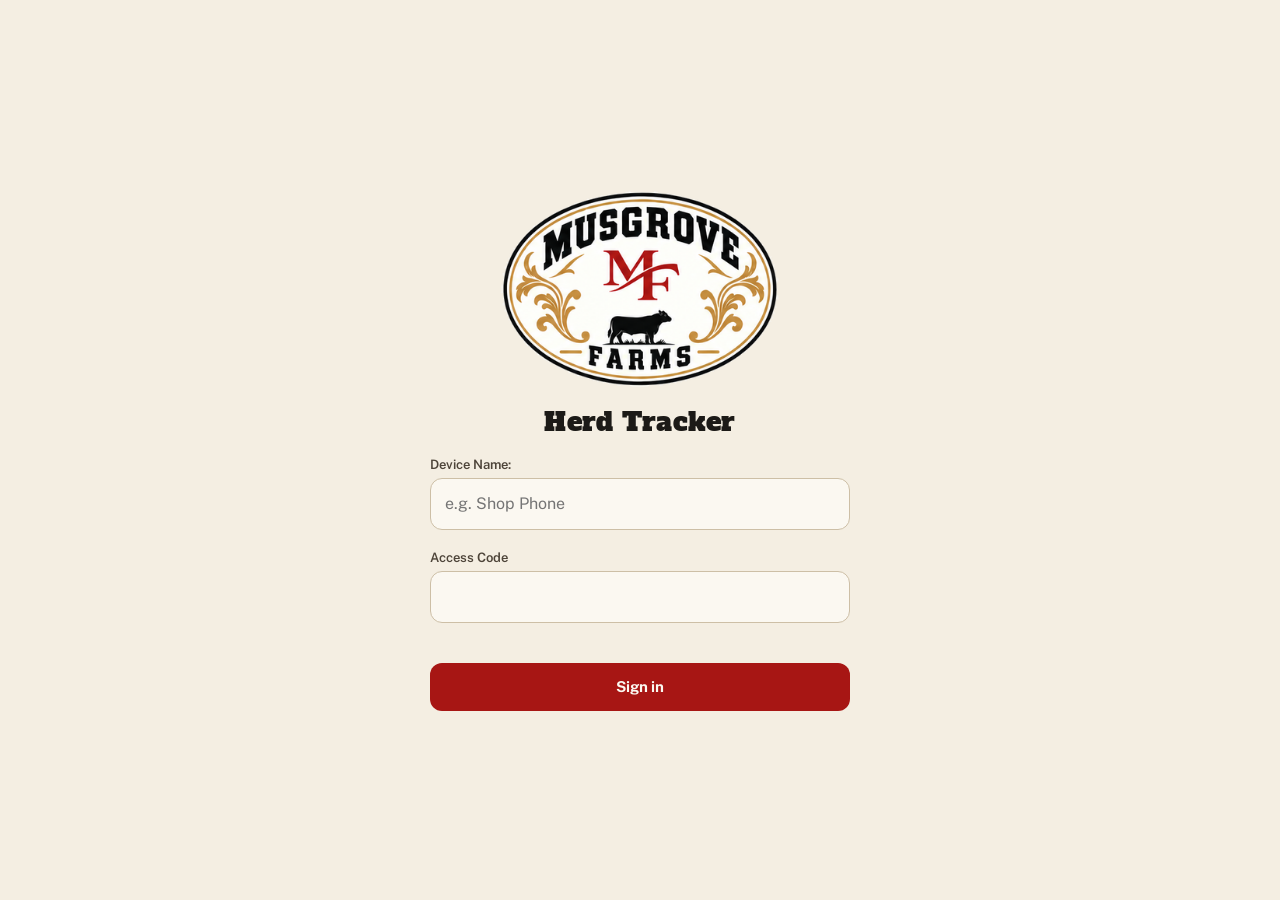
==== commit 1a5ba109: "Add files via upload" ====
--- a/index.html
+++ b/index.html
@@ -3,13 +3,13 @@
 <head>
 <meta charset="utf-8">
 <meta name="viewport" content="width=device-width, initial-scale=1, viewport-fit=cover">
-<meta name="theme-color" content="#262422">
+<meta name="theme-color" content="#FBF8F1">
 <meta name="robots" content="noindex, nofollow, noarchive, nosnippet, noimageindex, noai, noimageai">
 <meta name="googlebot" content="noindex, nofollow">
 <meta name="referrer" content="no-referrer">
 <meta name="mobile-web-app-capable" content="yes">
 <meta name="apple-mobile-web-app-capable" content="yes">
-<meta name="apple-mobile-web-app-status-bar-style" content="black-translucent">
+<meta name="apple-mobile-web-app-status-bar-style" content="default">
 <meta name="apple-mobile-web-app-title" content="Musgrove">
 <title>Musgrove Farms</title>
 <link rel="manifest" href="manifest.webmanifest">
@@ -17,7 +17,7 @@
 <link rel="apple-touch-icon" href="icons/apple-touch-icon.png">
 <link rel="preconnect" href="https://fonts.googleapis.com">
 <link rel="preconnect" href="https://fonts.gstatic.com" crossorigin>
-<link href="https://fonts.googleapis.com/css2?family=Alfa+Slab+One&family=Cinzel:wght@600;700&family=Barlow+Condensed:wght@600;700&family=Public+Sans:wght@400;500;600;700&display=swap" rel="stylesheet">
+<link href="https://fonts.googleapis.com/css2?family=Alfa+Slab+One&family=Barlow+Condensed:wght@600;700&family=Public+Sans:wght@400;500;600;700&display=swap" rel="stylesheet">
 <link rel="stylesheet" href="app.css">
 </head>
 <body>
--- a/app.css
+++ b/app.css
@@ -39,7 +39,7 @@
   --danger: #8E1E16;
   --display: 'Barlow Condensed', 'Arial Narrow', sans-serif;
   --head: 'Alfa Slab One', 'Rockwell', 'Georgia', serif;
-  --caps: 'Cinzel', 'Trajan Pro', 'Georgia', serif;
+  --caps: 'Public Sans', system-ui, sans-serif;
   --body: 'Public Sans', system-ui, -apple-system, 'Segoe UI', Roboto, sans-serif;
   --safe-top: env(safe-area-inset-top, 0px);
   --safe-bottom: env(safe-area-inset-bottom, 0px);
@@ -423,7 +423,7 @@
 .h1, .form-hdr .h2, .cust-name { font-family: var(--head); font-weight: 400; letter-spacing: .01em; }
 .h1 { font-size: 34px; line-height: 1.05; }
 .form-hdr .h2 { font-size: 21px; }
-.eyebrow, .sec-title, .section-title { font-family: var(--caps); font-weight: 700; letter-spacing: .14em; }
+.eyebrow, .sec-title, .section-title { font-family: var(--body); font-weight: 700; letter-spacing: .1em; }
 .hdr .eyebrow { color: var(--accent); }
 
 /* Headers carry the gold rule from the logo */
@@ -455,3 +455,60 @@
 
 /* Animal name keeps the slab face with a white outline */
 .hero-id h1.animal-name { font-family: var(--head); color: var(--ink); }
+
+/* ---------- v1.5: parchment theme (matches the sign-in screen) ---------- */
+.hdr, .form-hdr { background: var(--card); color: var(--ink); }
+.hdr .eyebrow { color: var(--accent-ink); }
+.hdr .sync-ind { color: var(--muted); }
+.hdr .icon-btn { background: var(--sunk); color: var(--ink); }
+.form-hdr .link-btn { color: var(--label); }
+.nav { background: var(--card); border-top: 1px solid var(--line); box-shadow: 0 -4px 14px rgba(28, 26, 23, .06); }
+.nav a { color: var(--muted); }
+.nav a.on { color: var(--red); }
+.stat { background: var(--sunk); color: var(--ink); }
+.stat span { color: var(--muted); }
+.stat.emo b, .stat.ready b { color: var(--ink); }
+.stat.emo.on { background: var(--card); border-color: var(--red); }
+.seg-dark { background: var(--sunk); }
+.seg-dark button { color: var(--ink-2); }
+.seg-dark button.on { background: var(--surface); color: var(--on-surface); }
+.card.dark { background: var(--card); color: var(--ink); border: 2px solid var(--accent-line); }
+.card.dark .sec-title { color: var(--label); }
+.card.dark .row-sub, .card.dark .muted { color: var(--muted); }
+.card.dark .progress { background: var(--sunk); }
+.card.dark .progress > div { background: var(--accent); }
+.card.dark .accent-text { color: var(--red); }
+.card.dark .link-inline { color: var(--red); }
+.card .hl, .hl { color: var(--ink); font-weight: 700; }
+.callout { background: var(--sunk); color: var(--ink); }
+.callout svg { color: var(--red); }
+.callout.ok svg { color: var(--herd-ink); }
+.link-inline { color: var(--red); }
+/* Home header: full-colour emblem + Our Herd */
+.home-hdr .brand-row { gap: 12px; }
+.home-hdr .emblem { height: 70px; }
+.home-hdr .h1 { flex: 1; font-size: 30px; white-space: nowrap; margin: 0; }
+/* Animal list: photo on the left, ear tag on the right */
+.thumb.solo { width: 52px; height: 52px; }
+.thumb.solo .ph { width: 52px; height: 52px; }
+.row-end { display: flex; align-items: center; gap: 6px; flex: none; }
+.tag.md { width: 40px; height: 46px; font-size: 18px; box-shadow: 0 2px 6px rgba(28, 26, 23, .18); }
+.tag.md.long { font-size: 14px; }
+.tag.md.xlong { font-size: 11px; }
+.emo-badge.sm { font-size: 24px; width: 30px; }
+.chip-n { font-weight: 700; opacity: .75; }
+/* Breeding page bull controls */
+.bull-ctl { display: flex; align-items: center; gap: 12px; min-height: 56px; border-top: 1px solid var(--line); padding-top: 10px; }
+.bull-ctl:first-of-type { border-top: 0; padding-top: 0; }
+/* Settings: bottom bar editor */
+.nav-list { display: flex; flex-direction: column; gap: 6px; }
+.nav-row { display: flex; align-items: center; gap: 6px; padding: 6px 8px; border-radius: 12px; background: var(--base); }
+.nav-row.off { opacity: .6; }
+.nav-check { display: flex; align-items: center; gap: 10px; flex: 1; min-height: 44px; font-weight: 600; cursor: pointer; }
+.nav-check input { width: 22px; height: 22px; accent-color: var(--red); }
+.nav-ico svg { width: 22px; height: 22px; vertical-align: middle; }
+.nav-row .sq-btn { width: 40px; height: 40px; font-size: 18px; }
+.nav-row .sq-btn:disabled { opacity: .35; }
+.btn-row.wrap { flex-wrap: wrap; }
+.btn-row.wrap > .btn { flex: 0 1 auto; }
+.btn svg { color: inherit; }
